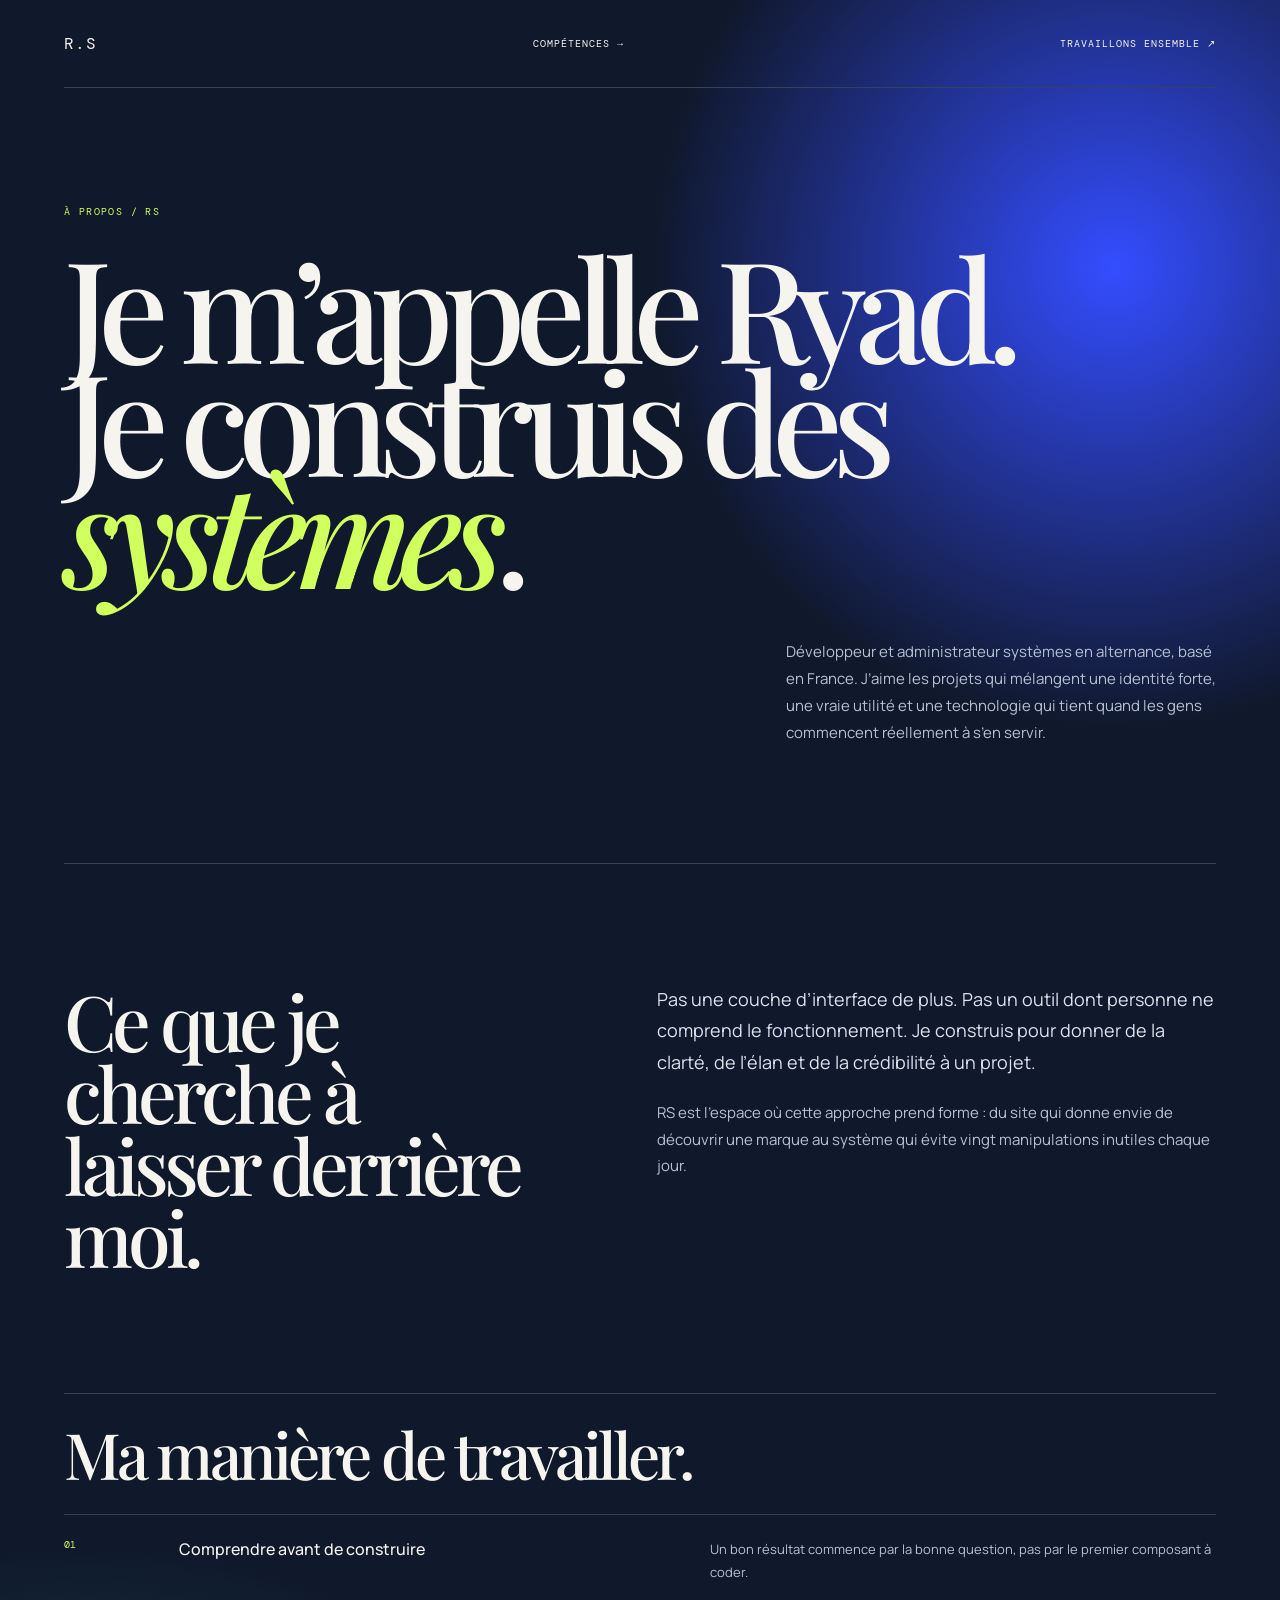
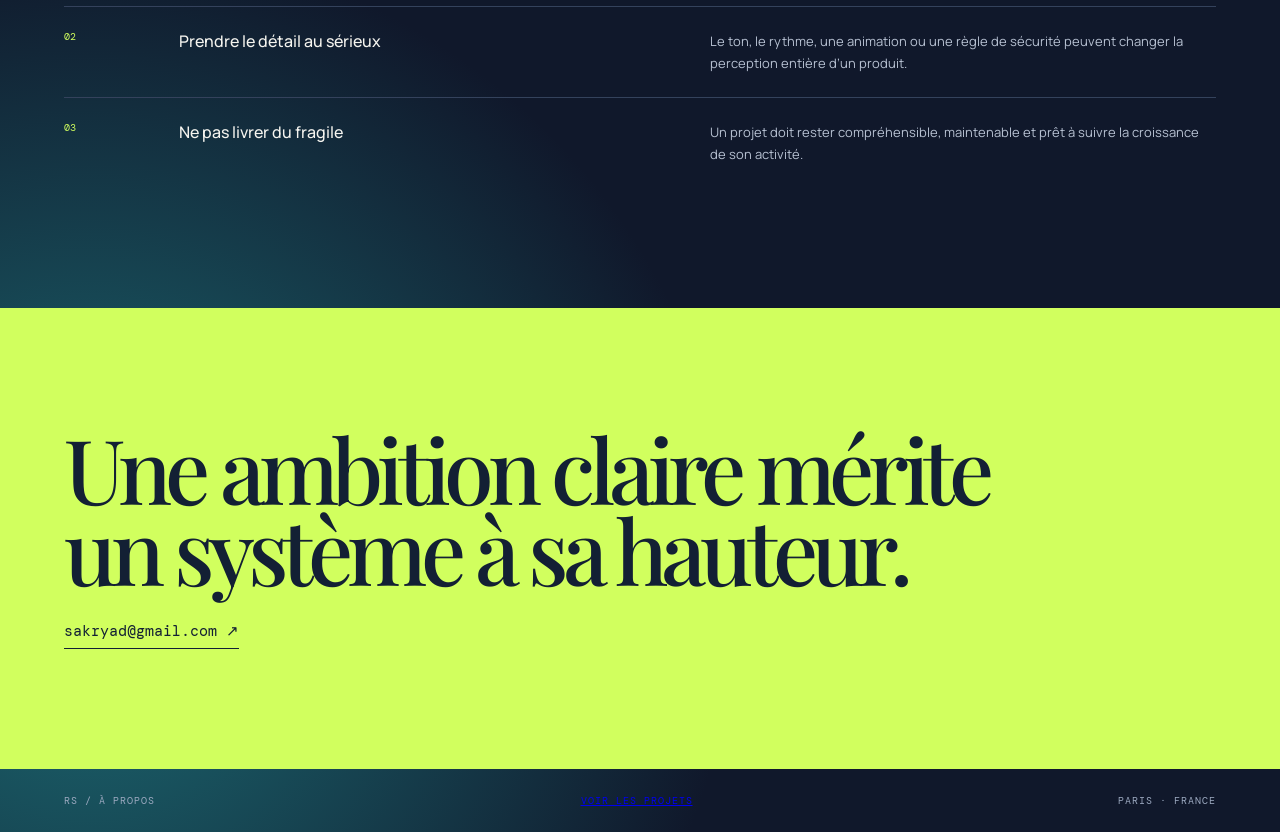
==== a-propos.html @ 9cb8fc9c "feat: add personal about page for RS" ====
<!doctype html><html lang="fr"><head><meta charset="utf-8"><meta name="viewport" content="width=device-width,initial-scale=1"><meta name="description" content="À propos de Ryad, fondateur de RS."><title>À propos — RS</title><link rel="preconnect" href="https://fonts.googleapis.com"><link rel="preconnect" href="https://fonts.gstatic.com" crossorigin><link href="https://fonts.googleapis.com/css2?family=DM+Mono&family=Manrope:wght@400;500;600&family=Playfair+Display:ital,wght@0,500;1,500&display=swap" rel="stylesheet"><style>:root{--ink:#f5f4ef;--bg:#10182b;--line:#34425c;--blue:#8096ff;--acid:#d1ff5e;--muted:#b7c1d2}*{box-sizing:border-box;margin:0}body{background:radial-gradient(circle at 87% 11%,#344dff 0,transparent 19%),radial-gradient(circle at 7% 90%,#1c6c74 0,transparent 26%),var(--bg);color:var(--ink);font-family:Manrope,sans-serif}.wrap{max-width:1380px;margin:auto;padding:0 5vw}.nav{height:88px;display:flex;align-items:center;justify-content:space-between;border-bottom:1px solid var(--line);font:10px 'DM Mono',monospace;letter-spacing:.1em;text-transform:uppercase}.nav a{color:inherit;text-decoration:none}.brand{font-size:16px}.brand i{color:var(--acid);font-style:normal}.hero{min-height:76vh;padding:13vh 0;display:flex;flex-direction:column;justify-content:center}.eyebrow{font:10px 'DM Mono',monospace;color:var(--acid);letter-spacing:.14em;text-transform:uppercase}.hero h1{font:500 clamp(66px,11vw,165px)/.8 'Playfair Display',serif;letter-spacing:-.08em;max-width:1050px;margin-top:32px}.hero h1 em{color:var(--acid)}.portrait-note{margin:50px 0 0 auto;max-width:430px;color:var(--muted);line-height:1.8;font-size:15px}.statement{border-top:1px solid var(--line);padding:120px 0;display:grid;grid-template-columns:1fr 1.2fr;gap:10vw}.statement h2{font:500 clamp(42px,6vw,84px)/.94 'Playfair Display',serif;letter-spacing:-.065em}.statement p{font-size:18px;line-height:1.75;color:#dbe1ed}.statement p+p{margin-top:22px;color:var(--muted);font-size:15px}.principles{border-top:1px solid var(--line);padding:0 0 120px}.principles h2{padding:30px 0;font:500 clamp(38px,5vw,70px)/.95 'Playfair Display',serif;letter-spacing:-.06em}.rule{display:grid;grid-template-columns:90px 1fr 1fr;gap:25px;padding:23px 0;border-top:1px solid var(--line)}.rule span{font:10px 'DM Mono',monospace;color:var(--acid)}.rule b{font-weight:500}.rule p{font-size:13px;line-height:1.7;color:var(--muted)}.contact{margin:0 -5vw;padding:120px 5vw;background:#d1ff5e;color:#132034}.contact h2{font:500 clamp(45px,7vw,100px)/.9 'Playfair Display',serif;letter-spacing:-.07em;max-width:950px}.contact a{display:inline-block;margin-top:32px;font:15px 'DM Mono',monospace;color:inherit;text-decoration:none;border-bottom:1px solid;padding-bottom:7px}footer{padding:25px 0;font:10px 'DM Mono',monospace;color:#9ca9c0;text-transform:uppercase;letter-spacing:.1em;display:flex;justify-content:space-between}@media(max-width:700px){.hero{min-height:630px}.statement{grid-template-columns:1fr;padding:80px 0}.rule{grid-template-columns:45px 1fr}.rule p{grid-column:2}.contact{padding:90px 5vw}footer{gap:15px;flex-wrap:wrap}}</style></head><body><div class="wrap"><nav class="nav"><a class="brand" href="index.html">R<i>.</i>S</a><a href="competences.html">Compétences →</a><a href="mailto:sakryad@gmail.com">Travaillons ensemble ↗</a></nav><main><section class="hero"><div class="eyebrow">À PROPOS / RS</div><h1>Je m’appelle Ryad.<br>Je construis des <em>systèmes</em>.</h1><p class="portrait-note">Développeur et administrateur systèmes en alternance, basé en France. J’aime les projets qui mélangent une identité forte, une vraie utilité et une technologie qui tient quand les gens commencent réellement à s’en servir.</p></section><section class="statement"><h2>Ce que je cherche à laisser derrière moi.</h2><div><p>Pas une couche d’interface de plus. Pas un outil dont personne ne comprend le fonctionnement. Je construis pour donner de la clarté, de l’élan et de la crédibilité à un projet.</p><p>RS est l’espace où cette approche prend forme : du site qui donne envie de découvrir une marque au système qui évite vingt manipulations inutiles chaque jour.</p></div></section><section class="principles"><h2>Ma manière de travailler.</h2><div class="rule"><span>01</span><b>Comprendre avant de construire</b><p>Un bon résultat commence par la bonne question, pas par le premier composant à coder.</p></div><div class="rule"><span>02</span><b>Prendre le détail au sérieux</b><p>Le ton, le rythme, une animation ou une règle de sécurité peuvent changer la perception entière d’un produit.</p></div><div class="rule"><span>03</span><b>Ne pas livrer du fragile</b><p>Un projet doit rester compréhensible, maintenable et prêt à suivre la croissance de son activité.</p></div></section><section class="contact"><h2>Une ambition claire mérite un système à sa hauteur.</h2><a href="mailto:sakryad@gmail.com?subject=Projet%20RS">sakryad@gmail.com ↗</a></section></main><footer><span>RS / À propos</span><a href="index.html">Voir les projets</a><span>Paris · France</span></footer></div></body></html>
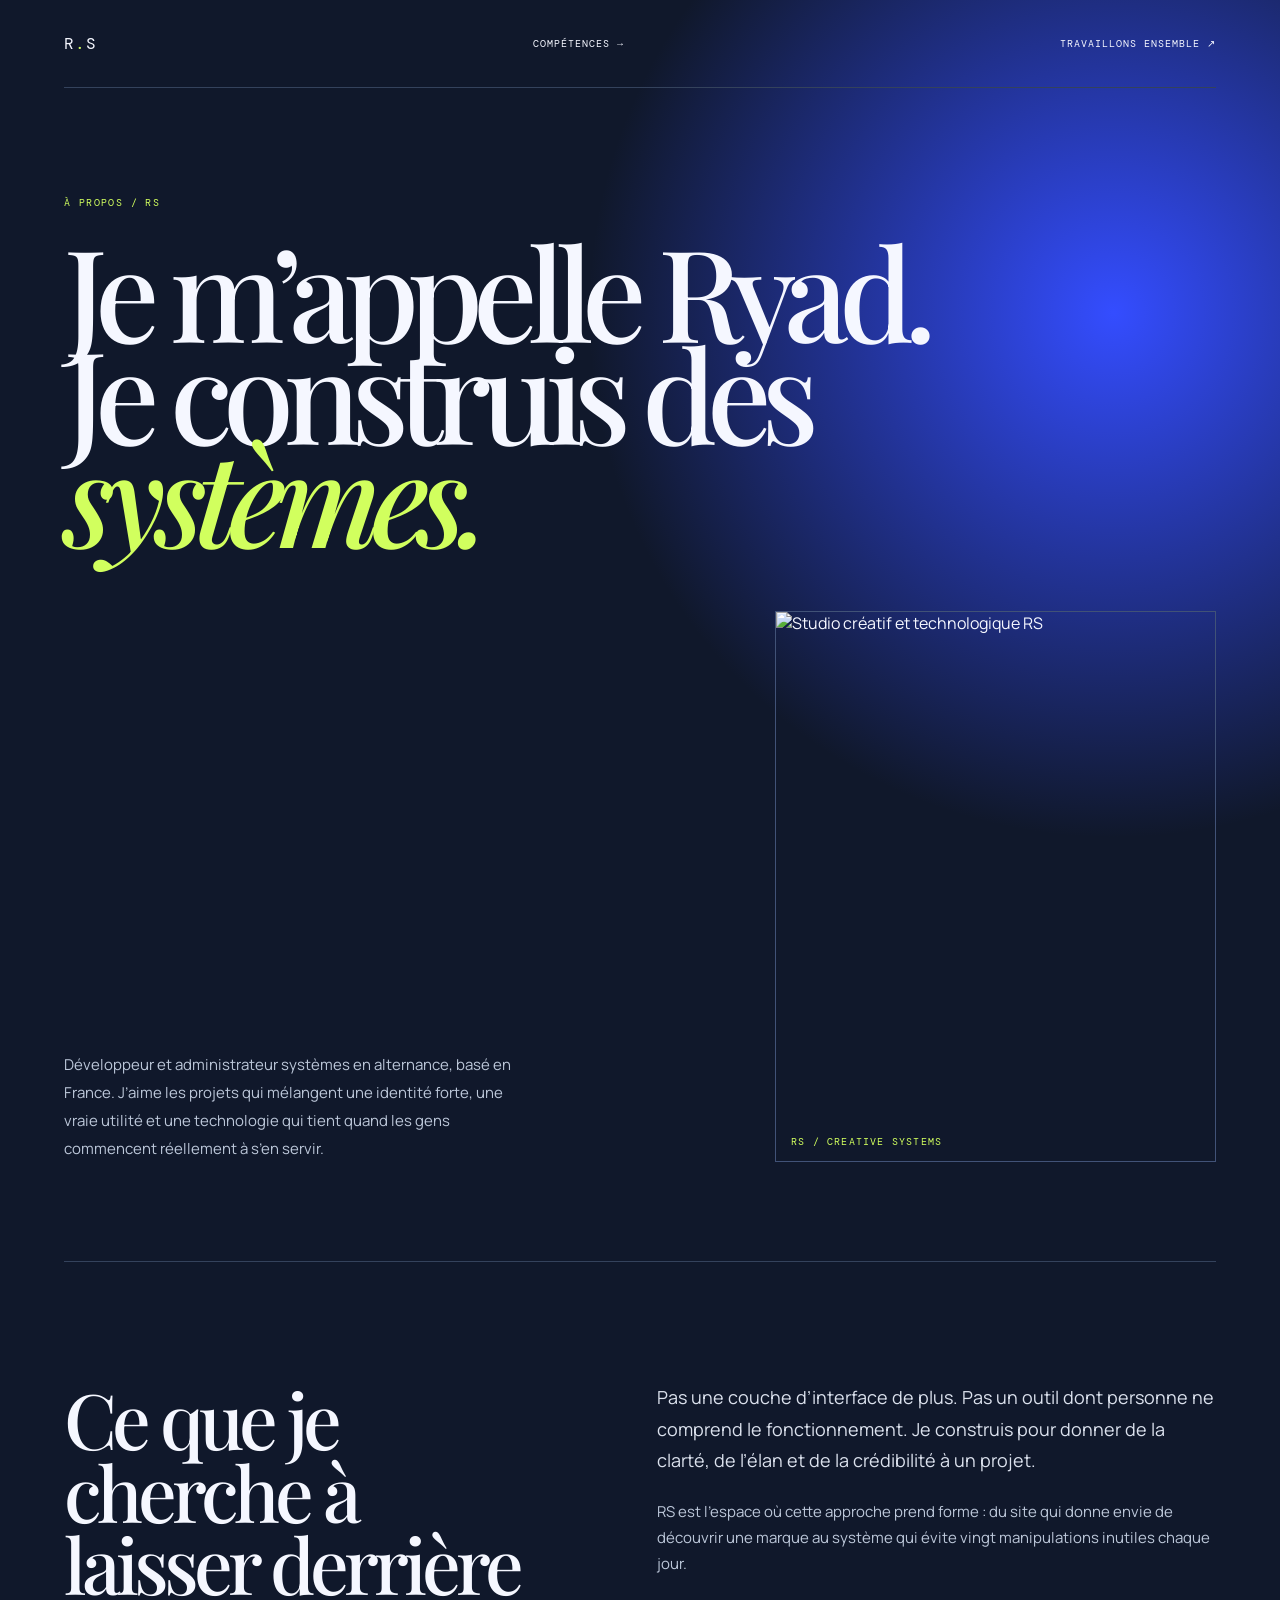
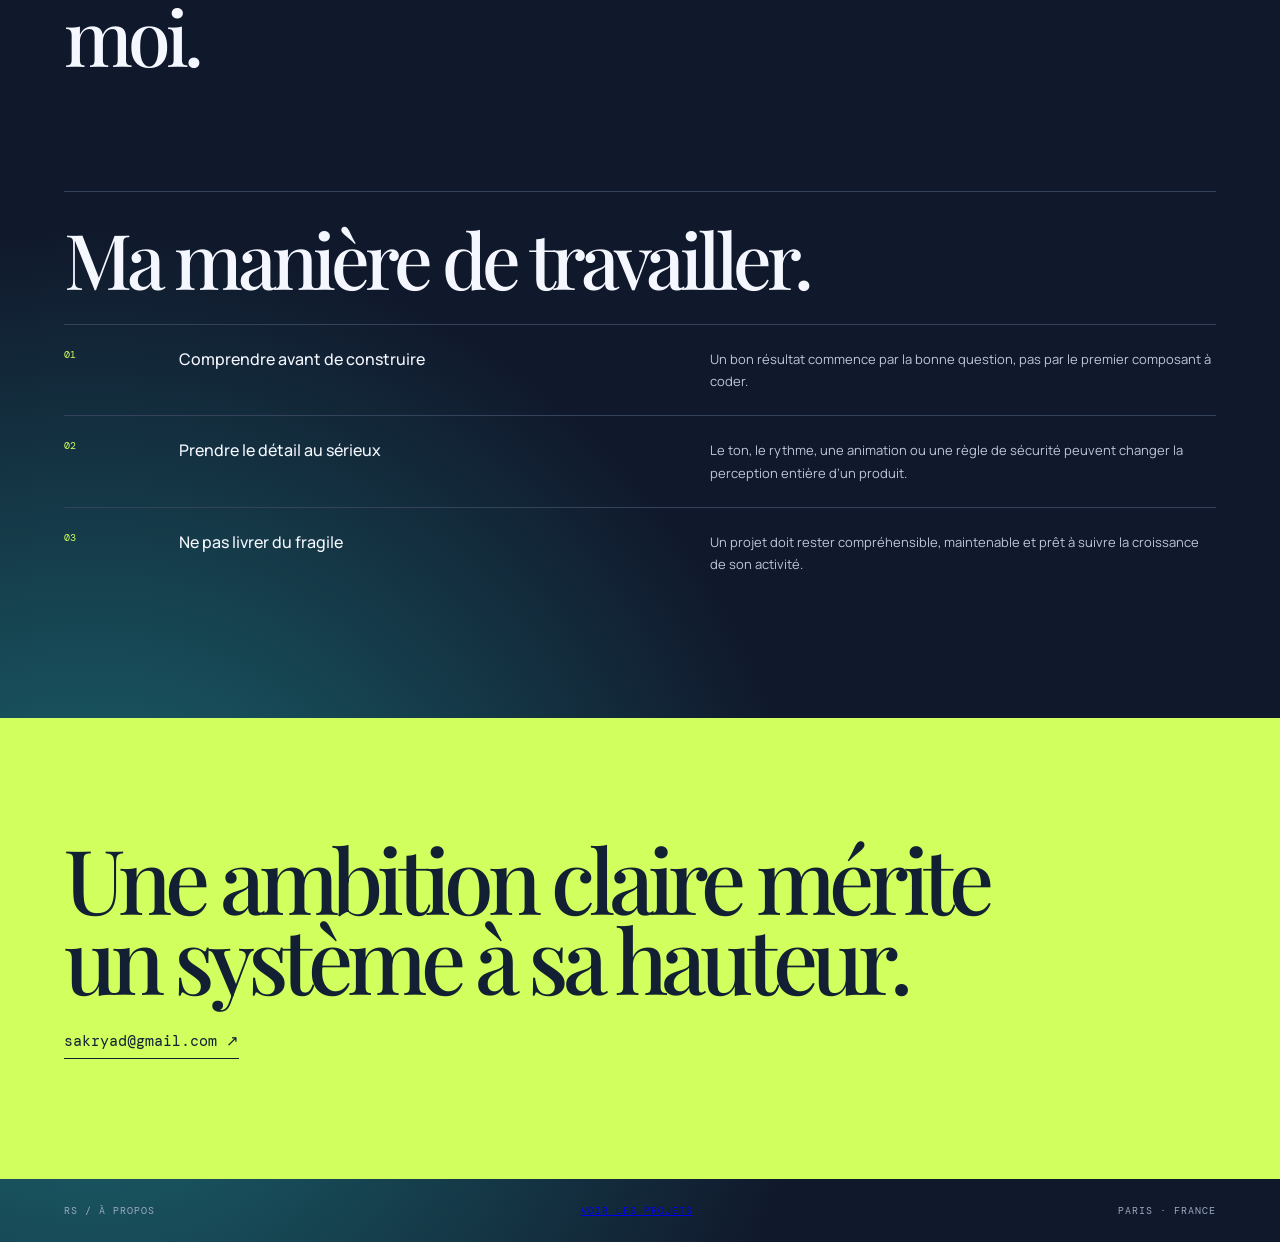
==== commit 140dc259: "feat: refine a-propos visual experience" ====
--- a/a-propos.html
+++ b/a-propos.html
@@ -1 +1 @@
-<!doctype html><html lang="fr"><head><meta charset="utf-8"><meta name="viewport" content="width=device-width,initial-scale=1"><meta name="description" content="À propos de Ryad, fondateur de RS."><title>À propos — RS</title><link rel="preconnect" href="https://fonts.googleapis.com"><link rel="preconnect" href="https://fonts.gstatic.com" crossorigin><link href="https://fonts.googleapis.com/css2?family=DM+Mono&family=Manrope:wght@400;500;600&family=Playfair+Display:ital,wght@0,500;1,500&display=swap" rel="stylesheet"><style>:root{--ink:#f5f4ef;--bg:#10182b;--line:#34425c;--blue:#8096ff;--acid:#d1ff5e;--muted:#b7c1d2}*{box-sizing:border-box;margin:0}body{background:radial-gradient(circle at 87% 11%,#344dff 0,transparent 19%),radial-gradient(circle at 7% 90%,#1c6c74 0,transparent 26%),var(--bg);color:var(--ink);font-family:Manrope,sans-serif}.wrap{max-width:1380px;margin:auto;padding:0 5vw}.nav{height:88px;display:flex;align-items:center;justify-content:space-between;border-bottom:1px solid var(--line);font:10px 'DM Mono',monospace;letter-spacing:.1em;text-transform:uppercase}.nav a{color:inherit;text-decoration:none}.brand{font-size:16px}.brand i{color:var(--acid);font-style:normal}.hero{min-height:76vh;padding:13vh 0;display:flex;flex-direction:column;justify-content:center}.eyebrow{font:10px 'DM Mono',monospace;color:var(--acid);letter-spacing:.14em;text-transform:uppercase}.hero h1{font:500 clamp(66px,11vw,165px)/.8 'Playfair Display',serif;letter-spacing:-.08em;max-width:1050px;margin-top:32px}.hero h1 em{color:var(--acid)}.portrait-note{margin:50px 0 0 auto;max-width:430px;color:var(--muted);line-height:1.8;font-size:15px}.statement{border-top:1px solid var(--line);padding:120px 0;display:grid;grid-template-columns:1fr 1.2fr;gap:10vw}.statement h2{font:500 clamp(42px,6vw,84px)/.94 'Playfair Display',serif;letter-spacing:-.065em}.statement p{font-size:18px;line-height:1.75;color:#dbe1ed}.statement p+p{margin-top:22px;color:var(--muted);font-size:15px}.principles{border-top:1px solid var(--line);padding:0 0 120px}.principles h2{padding:30px 0;font:500 clamp(38px,5vw,70px)/.95 'Playfair Display',serif;letter-spacing:-.06em}.rule{display:grid;grid-template-columns:90px 1fr 1fr;gap:25px;padding:23px 0;border-top:1px solid var(--line)}.rule span{font:10px 'DM Mono',monospace;color:var(--acid)}.rule b{font-weight:500}.rule p{font-size:13px;line-height:1.7;color:var(--muted)}.contact{margin:0 -5vw;padding:120px 5vw;background:#d1ff5e;color:#132034}.contact h2{font:500 clamp(45px,7vw,100px)/.9 'Playfair Display',serif;letter-spacing:-.07em;max-width:950px}.contact a{display:inline-block;margin-top:32px;font:15px 'DM Mono',monospace;color:inherit;text-decoration:none;border-bottom:1px solid;padding-bottom:7px}footer{padding:25px 0;font:10px 'DM Mono',monospace;color:#9ca9c0;text-transform:uppercase;letter-spacing:.1em;display:flex;justify-content:space-between}@media(max-width:700px){.hero{min-height:630px}.statement{grid-template-columns:1fr;padding:80px 0}.rule{grid-template-columns:45px 1fr}.rule p{grid-column:2}.contact{padding:90px 5vw}footer{gap:15px;flex-wrap:wrap}}</style></head><body><div class="wrap"><nav class="nav"><a class="brand" href="index.html">R<i>.</i>S</a><a href="competences.html">Compétences →</a><a href="mailto:sakryad@gmail.com">Travaillons ensemble ↗</a></nav><main><section class="hero"><div class="eyebrow">À PROPOS / RS</div><h1>Je m’appelle Ryad.<br>Je construis des <em>systèmes</em>.</h1><p class="portrait-note">Développeur et administrateur systèmes en alternance, basé en France. J’aime les projets qui mélangent une identité forte, une vraie utilité et une technologie qui tient quand les gens commencent réellement à s’en servir.</p></section><section class="statement"><h2>Ce que je cherche à laisser derrière moi.</h2><div><p>Pas une couche d’interface de plus. Pas un outil dont personne ne comprend le fonctionnement. Je construis pour donner de la clarté, de l’élan et de la crédibilité à un projet.</p><p>RS est l’espace où cette approche prend forme : du site qui donne envie de découvrir une marque au système qui évite vingt manipulations inutiles chaque jour.</p></div></section><section class="principles"><h2>Ma manière de travailler.</h2><div class="rule"><span>01</span><b>Comprendre avant de construire</b><p>Un bon résultat commence par la bonne question, pas par le premier composant à coder.</p></div><div class="rule"><span>02</span><b>Prendre le détail au sérieux</b><p>Le ton, le rythme, une animation ou une règle de sécurité peuvent changer la perception entière d’un produit.</p></div><div class="rule"><span>03</span><b>Ne pas livrer du fragile</b><p>Un projet doit rester compréhensible, maintenable et prêt à suivre la croissance de son activité.</p></div></section><section class="contact"><h2>Une ambition claire mérite un système à sa hauteur.</h2><a href="mailto:sakryad@gmail.com?subject=Projet%20RS">sakryad@gmail.com ↗</a></section></main><footer><span>RS / À propos</span><a href="index.html">Voir les projets</a><span>Paris · France</span></footer></div></body></html>
+<!doctype html><html lang="fr"><head><meta charset="utf-8"><meta name="viewport" content="width=device-width,initial-scale=1"><meta name="description" content="À propos de Ryad, fondateur de RS."><title>À propos — RS</title><link rel="preconnect" href="https://fonts.googleapis.com"><link rel="preconnect" href="https://fonts.gstatic.com" crossorigin><link href="https://fonts.googleapis.com/css2?family=DM+Mono&family=Manrope:wght@400;500;600&family=Playfair+Display:ital,wght@0,500;1,500&display=swap" rel="stylesheet"><style>:root{--ink:#f5f7ff;--bg:#10182b;--line:#34425c;--acid:#d1ff5e;--muted:#bcc7d9}*{box-sizing:border-box;margin:0}body{background:radial-gradient(circle at 87% 11%,#344dff 0,transparent 19%),radial-gradient(circle at 7% 90%,#1c6c74 0,transparent 26%),var(--bg);color:var(--ink);font-family:Manrope,sans-serif}.wrap{max-width:1380px;margin:auto;padding:0 5vw}.nav{height:88px;display:flex;align-items:center;justify-content:space-between;border-bottom:1px solid var(--line);font:10px 'DM Mono',monospace;letter-spacing:.1em;text-transform:uppercase}.nav a{color:inherit;text-decoration:none}.brand{font-size:16px}.brand i{color:var(--acid);font-style:normal}.hero{padding:12vh 0 11vh}.eyebrow{font:10px 'DM Mono',monospace;color:var(--acid);letter-spacing:.14em;text-transform:uppercase}.hero h1{font:500 clamp(66px,10vw,155px)/.8 'Playfair Display',serif;letter-spacing:-.08em;max-width:1000px;margin-top:30px}.hero h1 em{color:var(--acid)}.profile{display:grid;grid-template-columns:1fr .74fr;gap:9vw;align-items:end;margin-top:65px}.profile p{max-width:470px;color:var(--muted);line-height:1.85;font-size:15px}.image{position:relative;aspect-ratio:4/5;overflow:hidden;border:1px solid #415277}.image img{width:100%;height:100%;object-fit:cover;display:block}.image:after{content:'RS / CREATIVE SYSTEMS';position:absolute;left:15px;bottom:13px;color:var(--acid);font:10px 'DM Mono',monospace;letter-spacing:.12em}.statement{border-top:1px solid var(--line);padding:120px 0;display:grid;grid-template-columns:1fr 1.2fr;gap:10vw}.statement h2,.principles h2{font:500 clamp(42px,6vw,84px)/.94 'Playfair Display',serif;letter-spacing:-.065em}.statement p{font-size:18px;line-height:1.75;color:#dbe1ed}.statement p+p{margin-top:22px;color:var(--muted);font-size:15px}.principles{border-top:1px solid var(--line);padding:0 0 120px}.principles h2{padding:30px 0}.rule{display:grid;grid-template-columns:90px 1fr 1fr;gap:25px;padding:23px 0;border-top:1px solid var(--line)}.rule span{font:10px 'DM Mono',monospace;color:var(--acid)}.rule b{font-weight:500}.rule p{font-size:13px;line-height:1.7;color:var(--muted)}.contact{margin:0 -5vw;padding:120px 5vw;background:#d1ff5e;color:#132034}.contact h2{font:500 clamp(45px,7vw,100px)/.9 'Playfair Display',serif;letter-spacing:-.07em;max-width:950px}.contact a{display:inline-block;margin-top:32px;font:15px 'DM Mono',monospace;color:inherit;text-decoration:none;border-bottom:1px solid;padding-bottom:7px}footer{padding:25px 0;font:10px 'DM Mono',monospace;color:#9ca9c0;text-transform:uppercase;letter-spacing:.1em;display:flex;justify-content:space-between}@media(max-width:700px){.profile,.statement{grid-template-columns:1fr}.profile{margin-top:45px}.image{max-width:450px}.statement{padding:80px 0}.rule{grid-template-columns:45px 1fr}.rule p{grid-column:2}.contact{padding:90px 5vw}footer{gap:15px;flex-wrap:wrap}}</style></head><body><div class="wrap"><nav class="nav"><a class="brand" href="index.html">R<i>.</i>S</a><a href="competences.html">Compétences →</a><a href="mailto:sakryad@gmail.com">Travaillons ensemble ↗</a></nav><main><section class="hero"><div class="eyebrow">À PROPOS / RS</div><h1>Je m’appelle Ryad.<br>Je construis des <em>systèmes.</em></h1><div class="profile"><p>Développeur et administrateur systèmes en alternance, basé en France. J’aime les projets qui mélangent une identité forte, une vraie utilité et une technologie qui tient quand les gens commencent réellement à s’en servir.</p><figure class="image"><img src="assets/rs-studio.jpg" alt="Studio créatif et technologique RS"></figure></div></section><section class="statement"><h2>Ce que je cherche à laisser derrière moi.</h2><div><p>Pas une couche d’interface de plus. Pas un outil dont personne ne comprend le fonctionnement. Je construis pour donner de la clarté, de l’élan et de la crédibilité à un projet.</p><p>RS est l’espace où cette approche prend forme : du site qui donne envie de découvrir une marque au système qui évite vingt manipulations inutiles chaque jour.</p></div></section><section class="principles"><h2>Ma manière de travailler.</h2><div class="rule"><span>01</span><b>Comprendre avant de construire</b><p>Un bon résultat commence par la bonne question, pas par le premier composant à coder.</p></div><div class="rule"><span>02</span><b>Prendre le détail au sérieux</b><p>Le ton, le rythme, une animation ou une règle de sécurité peuvent changer la perception entière d’un produit.</p></div><div class="rule"><span>03</span><b>Ne pas livrer du fragile</b><p>Un projet doit rester compréhensible, maintenable et prêt à suivre la croissance de son activité.</p></div></section><section class="contact"><h2>Une ambition claire mérite un système à sa hauteur.</h2><a href="mailto:sakryad@gmail.com?subject=Projet%20RS">sakryad@gmail.com ↗</a></section></main><footer><span>RS / À propos</span><a href="index.html">Voir les projets</a><span>Paris · France</span></footer></div></body></html>
